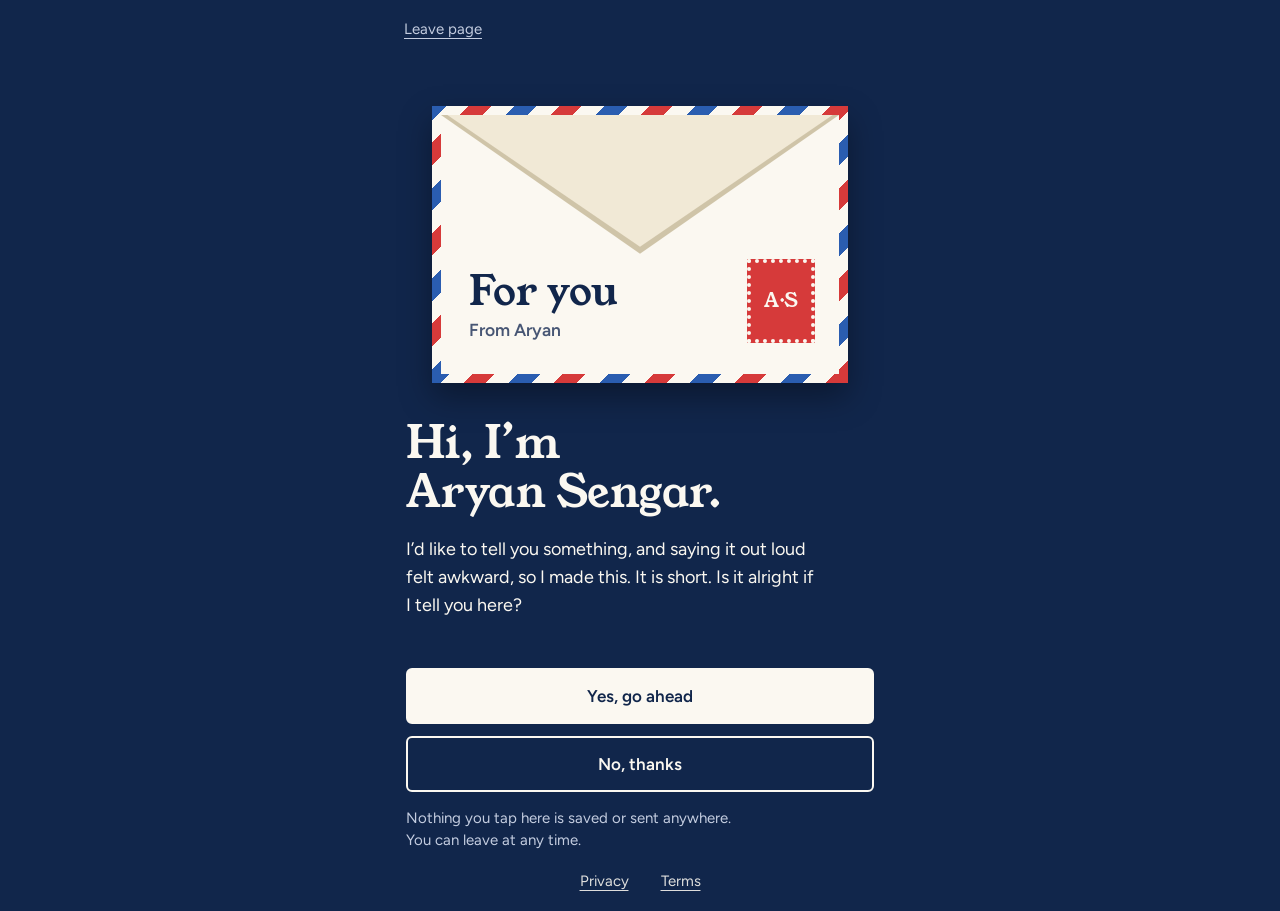
==== index.html @ e0fdddb2 "Add files via upload" ====
<!doctype html>
<html lang="en">
<head>
  <meta charset="utf-8">
  <meta name="viewport" content="width=device-width, initial-scale=1, viewport-fit=cover">
  <title>A note for you</title>
  <meta name="description" content="A short, private note. You choose whether to read it.">
  <meta name="robots" content="noindex, nofollow">
  <meta name="referrer" content="no-referrer">
  <meta name="theme-color" content="#11264b">
  <link rel="icon" href="favicon.svg" type="image/svg+xml">
  <link rel="icon" href="favicon-32.png" type="image/png" sizes="32x32">
  <link rel="apple-touch-icon" href="apple-touch-icon.png">
  <link rel="preload" href="fonts/young-serif-latin-400.woff2" as="font" type="font/woff2" crossorigin>
  <link rel="preload" href="fonts/figtree-latin-wght.woff2" as="font" type="font/woff2" crossorigin>
  <link rel="stylesheet" href="style.css">
</head>
<body>
  <div class="stage">
    <header class="top">
      <a class="exit" href="https://www.google.com/" rel="noopener noreferrer" id="exit">Leave page</a>
    </header>

    <main>

      <section class="scene on-night enter" data-step="intro" id="scene">
        <div class="env-zone" aria-hidden="true">
          <div class="envelope">
            <div class="env-letter"></div>
            <div class="env-front">
              <div class="env-face">
                <div class="addr">
                  <p class="addr-to">For you</p>
                  <p class="addr-from">From Aryan</p>
                </div>
                <div class="stamp"><span>A·S</span></div>
              </div>
            </div>
            <div class="flap">
              <div class="flap-out"></div>
              <div class="flap-in"></div>
            </div>
          </div>
        </div>
        <div class="copy">
          <h1 tabindex="-1">Hi, I’m Aryan Sengar.</h1>
          <p>I’d like to tell you something, and saying it out loud felt awkward, so I made this. It is short. Is it alright if I tell you here?</p>
        </div>
        <div class="actions">
          <button class="btn btn--solid" type="button" data-go="message">Yes, go ahead</button>
          <button class="btn btn--line" type="button" data-go="declined">No, thanks</button>
          <p class="fine">Nothing you tap here is saved or sent anywhere. You can leave at any time.</p>
        </div>
      </section>

      <section class="note" data-step="declined" hidden>
        <div class="step">
          <h1 tabindex="-1">Understood.</h1>
          <p>The note stays sealed, and nothing was sent. Thank you for letting me ask.</p>
          <div class="actions">
            <button class="text-btn" type="button" data-go="intro">I tapped the wrong one</button>
          </div>
        </div>
      </section>

      <section class="note" data-step="message" hidden>
        <div class="step step--message">
          <h1 tabindex="-1" id="msg-title">You looked beautiful when I saw you.</h1>
          <div id="msg-body">
            <p>I wanted you to know, and I didn’t want to put you on the spot by saying it in person. That is the whole message. You don’t owe me anything for reading it.</p>
          </div>
          <p class="sig" id="msg-sig">Aryan Sengar</p>
          <div class="actions">
            <button class="btn btn--solid" type="button" data-go="reply">Continue</button>
          </div>
        </div>
      </section>

      <section class="note" data-step="reply" hidden>
        <div class="step">
          <h1 tabindex="-1">Can we take a photo together?</h1>
          <p>Only if you don’t mind. If you say yes, message me and we can meet for it. You can change the words before anything is sent.</p>
          <div class="actions">
            <button class="btn btn--solid" type="button" data-reply="photo">Yes, I’d like that</button>
            <button class="btn btn--line" type="button" data-go="end">No, thank you</button>
          </div>
        </div>
      </section>

      <section class="note" data-step="contact" hidden>
        <div class="step">
          <h1 tabindex="-1">Where should I hear from you?</h1>
          <p>Each option opens in a new tab with your words ready. You choose whether to send.</p>
          <div class="actions" id="contact-list">
            <p class="fine" id="ig-note" hidden>Instagram and Snapchat can’t pre-fill a message, so your words are copied when you tap. Paste them into the chat.</p>
            <button class="text-btn" type="button" data-go="end">Not now</button>
          </div>
        </div>
      </section>

      <section class="note" data-step="end" hidden>
        <div class="step">
          <h1 tabindex="-1">Thank you for reading.</h1>
          <p>Have a good day.</p>
        </div>
      </section>

      <noscript>
        <div class="note">
          <div class="step">
            <h1>This page needs JavaScript.</h1>
            <p>Please turn it on in your browser settings and reload.</p>
          </div>
        </div>
      </noscript>

    </main>

    <footer class="foot">
      <a href="privacy.html">Privacy</a>
      <a href="terms.html">Terms</a>
    </footer>
  </div>

  <script src="config.js"></script>
  <script src="app.js"></script>
</body>
</html>
---- style.css ----
@font-face {
  font-family: "Young Serif";
  src: url("fonts/young-serif-latin-400.woff2") format("woff2");
  font-weight: 400;
  font-style: normal;
  font-display: swap;
}

@font-face {
  font-family: "Figtree";
  src: url("fonts/figtree-latin-wght.woff2") format("woff2");
  font-weight: 300 900;
  font-style: normal;
  font-display: swap;
}

:root {
  --night: #11264b;
  --night-soft: #1d3b70;
  --paper: #fbf8f1;
  --paper-deep: #f1e9d6;
  --paper-edge: #cfc4a8;
  --mail-red: #d63a3a;
  --mail-blue: #2a5db0;
  --muted: #475674;
  --on-night-muted: #c4cde0;
  --serif: "Young Serif", Georgia, "Times New Roman", serif;
  --sans: "Figtree", system-ui, -apple-system, "Segoe UI", Roboto, sans-serif;
  --edge: 10px;
  --stripes: repeating-linear-gradient(
    -45deg,
    var(--mail-red) 0 16px,
    var(--paper) 16px 32px,
    var(--mail-blue) 32px 48px,
    var(--paper) 48px 64px
  );
}

*,
*::before,
*::after {
  box-sizing: border-box;
}

[hidden] {
  display: none !important;
}

html {
  -webkit-text-size-adjust: 100%;
  text-size-adjust: 100%;
}

body {
  margin: 0;
  background: var(--night);
  color: var(--paper);
  font: 400 1.125rem/1.55 var(--sans);
  -webkit-font-smoothing: antialiased;
  -moz-osx-font-smoothing: grayscale;
}

/* Page frame */

.stage {
  min-height: 100vh;
  min-height: 100dvh;
  display: flex;
  flex-direction: column;
  padding:
    max(8px, env(safe-area-inset-top))
    max(12px, env(safe-area-inset-right))
    max(8px, env(safe-area-inset-bottom))
    max(12px, env(safe-area-inset-left));
}

.top {
  display: flex;
  width: 100%;
  max-width: 30rem;
  margin: 0 auto;
}

.exit {
  display: inline-flex;
  align-items: center;
  min-height: 44px;
  padding: 0 4px;
  color: var(--on-night-muted);
  font-size: 0.9375rem;
  text-underline-offset: 4px;
}

main {
  flex: 1;
  display: flex;
  flex-direction: column;
  width: 100%;
  max-width: 30rem;
  margin: 0 auto;
}

/* Type */

h1 {
  margin: 0 0 20px;
  font: 400 clamp(2rem, 9vw, 2.75rem) / 1.1 var(--serif);
  letter-spacing: -0.012em;
  text-wrap: balance;
  overflow-wrap: break-word;
  outline: none;
}

p {
  margin: 0 0 16px;
  max-width: 34ch;
  text-wrap: pretty;
}

.fine {
  margin: 4px 0 0;
  font-size: 0.9375rem;
  line-height: 1.45;
}

/* Letter card: the striped frame is the envelope's airmail border. */

.note {
  flex: 1;
  display: flex;
  margin: 4px 0 0;
  padding: var(--edge);
  background: var(--stripes);
  color: var(--night);
  box-shadow: 0 18px 40px rgba(0, 0, 0, 0.28);
}

.step {
  flex: 1;
  display: flex;
  flex-direction: column;
  min-width: 0;
  padding: clamp(24px, 7vw, 40px);
  padding-top: clamp(32px, 8vh, 64px);
  background: var(--paper);
}

.step .fine {
  color: var(--muted);
}

.step--message h1 {
  font-size: clamp(2.25rem, 11vw, 3.25rem);
  line-height: 1.06;
}

.sig {
  margin: 8px 0 0;
  font: 400 1.75rem/1.2 var(--serif);
}

.actions {
  margin-top: auto;
  padding-top: 32px;
  display: grid;
  gap: 12px;
}

/* Buttons: plain rectangles, yes and no are the same size and weight. */

.btn {
  appearance: none;
  -webkit-appearance: none;
  display: flex;
  align-items: center;
  justify-content: center;
  min-height: 56px;
  padding: 0 24px;
  border: 2px solid var(--night);
  border-radius: 6px;
  font: 600 1.0625rem/1.2 var(--sans);
  text-align: center;
  text-decoration: none;
  cursor: pointer;
  touch-action: manipulation;
  -webkit-tap-highlight-color: transparent;
  transition: background-color 0.15s ease, color 0.15s ease, transform 0.1s ease;
}

.btn--solid {
  background: var(--night);
  color: var(--paper);
}

.btn--line {
  background: transparent;
  color: var(--night);
}

.btn:active {
  transform: translateY(1px);
}

.text-btn {
  appearance: none;
  -webkit-appearance: none;
  align-self: flex-start;
  min-height: 48px;
  padding: 0;
  border: 0;
  background: none;
  color: var(--night);
  font: 600 1rem/1.2 var(--sans);
  text-decoration: underline;
  text-underline-offset: 4px;
  cursor: pointer;
  touch-action: manipulation;
  -webkit-tap-highlight-color: transparent;
}

.btn:focus-visible,
.text-btn:focus-visible,
.back:focus-visible,
.doc a:focus-visible {
  outline: 3px solid var(--mail-blue);
  outline-offset: 3px;
}

@media (hover: hover) {
  .btn--solid:hover {
    background: var(--night-soft);
  }

  .btn--line:hover {
    background: rgba(17, 38, 75, 0.08);
  }
}

/* The same controls on the night background (intro screen). */

.on-night .btn {
  border-color: var(--paper);
}

.on-night .btn--solid {
  background: var(--paper);
  color: var(--night);
}

.on-night .btn--line {
  background: transparent;
  color: var(--paper);
}

.on-night .btn:focus-visible,
.exit:focus-visible,
.foot a:focus-visible {
  outline: 3px solid var(--paper);
  outline-offset: 3px;
}

.on-night .fine {
  color: var(--on-night-muted);
}

@media (hover: hover) {
  .on-night .btn--solid:hover {
    background: #ffffff;
  }

  .on-night .btn--line:hover {
    background: rgba(251, 248, 241, 0.12);
  }
}

/* Footer links */

.foot {
  display: flex;
  justify-content: center;
  gap: 8px;
  padding-top: 8px;
}

.foot a {
  display: inline-flex;
  align-items: center;
  min-height: 44px;
  padding: 0 12px;
  color: var(--paper);
  font-size: 0.9375rem;
  text-underline-offset: 4px;
  opacity: 0.88;
}

/* Intro scene: a sealed envelope on the night background. */

.scene {
  flex: 1;
  display: flex;
  flex-direction: column;
  padding: 0 6px;
}

.env-zone {
  display: flex;
  justify-content: center;
  padding: clamp(24px, 6vh, 56px) 0 clamp(20px, 4vh, 36px);
}

.envelope {
  position: relative;
  width: min(100%, 21.5rem, 60vh);
  aspect-ratio: 3 / 2;
  perspective: 900px;
  container-type: inline-size;
}

.env-letter {
  position: absolute;
  z-index: 1;
  left: 7%;
  right: 7%;
  top: 8%;
  height: 84%;
  background:
    repeating-linear-gradient(to bottom, transparent 0 17px, rgba(42, 93, 176, 0.22) 17px 18px),
    var(--paper);
  box-shadow: 0 -2px 10px rgba(0, 0, 0, 0.18);
  transition: transform 0.65s cubic-bezier(0.2, 0.8, 0.2, 1) 0.3s;
}

.env-front {
  position: absolute;
  inset: 0;
  z-index: 2;
  padding: 9px;
  background: var(--stripes);
  box-shadow: 0 14px 30px rgba(0, 0, 0, 0.35);
}

.env-face {
  position: relative;
  width: 100%;
  height: 100%;
  background: var(--paper);
  color: var(--night);
}

.addr {
  position: absolute;
  left: 7%;
  bottom: 13%;
}

.addr-to {
  margin: 0;
  max-width: none;
  font: 400 2.1rem/1 var(--serif);
  font: 400 9.5cqw/1 var(--serif);
}

.addr-from {
  margin: 8px 0 0;
  max-width: none;
  font: 600 0.8125rem/1.2 var(--sans);
  font: 600 4.2cqw/1.2 var(--sans);
  color: var(--muted);
}

.stamp {
  position: absolute;
  right: 6%;
  bottom: 12%;
  width: 17%;
  aspect-ratio: 4 / 5;
  display: grid;
  place-items: center;
  background: var(--mail-red);
  border: 4px dotted var(--paper);
  color: var(--paper);
  font: 400 0.8125rem/1 var(--serif);
  font: 400 4.6cqw/1 var(--serif);
  letter-spacing: 0.02em;
}

.flap {
  position: absolute;
  top: 9px;
  left: 9px;
  right: 9px;
  height: 50%;
  z-index: 3;
  transform-origin: 50% 0;
  transform-style: preserve-3d;
}

.flap-out,
.flap-in {
  position: absolute;
  inset: 0;
  clip-path: polygon(0 0, 100% 0, 50% 100%);
  -webkit-backface-visibility: hidden;
  backface-visibility: hidden;
}

.flap-out {
  background: var(--paper-edge);
}

.flap-out::after {
  content: "";
  position: absolute;
  inset: 0;
  background: var(--paper-deep);
  clip-path: polygon(1.6% 0, 98.4% 0, 50% 95%);
}

.flap-in {
  background: var(--paper-edge);
  transform: rotateX(180deg);
}

.flap-in::after {
  content: "";
  position: absolute;
  inset: 0;
  background: #e4d9bf;
  clip-path: polygon(1.6% 0, 98.4% 0, 50% 95%);
}

.scene.opening .env-letter {
  transform: translateY(-72%);
}

.scene.opening .flap {
  animation: flap 0.5s cubic-bezier(0.3, 0.7, 0.3, 1) forwards;
}

@keyframes flap {
  0% {
    transform: rotateX(0deg);
    z-index: 3;
  }

  49% {
    z-index: 3;
  }

  50% {
    transform: rotateX(-90deg);
    z-index: 0;
  }

  100% {
    transform: rotateX(-180deg);
    z-index: 0;
  }
}

.scene.enter.opening > .copy,
.scene.enter.opening > .actions {
  animation: fadeout 0.25s ease forwards;
  pointer-events: none;
}

@keyframes fadeout {
  from {
    opacity: 1;
  }

  to {
    opacity: 0;
  }
}

.top {
  transition: opacity 0.2s ease;
}

body.is-opening .top {
  opacity: 0;
}

/* One entrance per screen, triggered by the person's tap. */

@keyframes rise {
  from {
    opacity: 0;
    transform: translateY(8px);
  }

  to {
    opacity: 1;
    transform: none;
  }
}

.scene.enter > *,
.note.enter .step > * {
  animation: rise 0.4s cubic-bezier(0.2, 0.7, 0.2, 1) both;
}

.scene.enter > :nth-child(2),
.note.enter .step > :nth-child(2) {
  animation-delay: 0.06s;
}

.scene.enter > :nth-child(3),
.note.enter .step > :nth-child(3) {
  animation-delay: 0.12s;
}

.scene.enter > :nth-child(4),
.note.enter .step > :nth-child(4) {
  animation-delay: 0.18s;
}

/* The message arrives in beats so it can be read in order. */

.note.enter .step--message > h1 {
  animation-delay: 0.1s;
}

.note.enter .step--message > p {
  animation-delay: 0.8s;
}

.note.enter .step--message > .sig {
  animation-delay: 1.3s;
}

.note.enter .step--message > .actions {
  animation-delay: 1.7s;
}

@media (prefers-reduced-motion: reduce) {
  .scene.enter > *,
  .note.enter .step > * {
    animation: none;
  }

  .btn {
    transition: none;
  }

  .scene.opening .env-letter,
  .scene.opening .flap,
  .scene.enter.opening > .copy,
  .scene.enter.opening > .actions {
    transition: none;
    animation: none;
  }

  .top {
    transition: none;
  }
}

/* Short phones: give the buttons room without scrolling */

@media (max-height: 700px) {
  .env-zone {
    padding: 12px 0 16px;
  }

  .envelope {
    width: min(100%, 21.5rem, 48vh);
  }

  h1 {
    margin-bottom: 12px;
  }

  .scene p {
    margin-bottom: 8px;
  }

  .actions {
    padding-top: 16px;
  }
}

/* Laptop and desktop */

@media (min-width: 600px) {
  .envelope {
    width: min(100%, 26rem, 60vh);
  }

  .stage {
    justify-content: center;
  }

  main {
    flex: 0 0 auto;
  }

  .note {
    flex: 0 0 auto;
    min-height: min(36rem, 80dvh);
  }

  .step {
    padding: 44px 44px 40px;
  }

  .scene {
    min-height: 34rem;
  }
}

/* Legal pages */

.doc {
  display: block;
  padding: clamp(24px, 7vw, 44px);
}

.doc h1 {
  margin-bottom: 8px;
}

.doc h2 {
  margin: 32px 0 8px;
  font: 400 1.375rem/1.2 var(--serif);
}

.doc p,
.doc li {
  max-width: 62ch;
  font-size: 1.0625rem;
  line-height: 1.65;
}

.doc ul {
  margin: 0 0 16px;
  padding-left: 1.25rem;
}

.doc li {
  margin-bottom: 6px;
}

.doc a {
  color: var(--night);
  text-underline-offset: 3px;
}

.doc .updated {
  color: var(--muted);
  font-size: 0.9375rem;
  margin-bottom: 8px;
}

.back {
  display: inline-flex;
  align-items: center;
  min-height: 44px;
  margin-bottom: 12px;
  color: var(--night);
  font-weight: 600;
  text-underline-offset: 4px;
}

.stage--doc main {
  max-width: 44rem;
}

.stage--doc .top {
  max-width: 44rem;
}
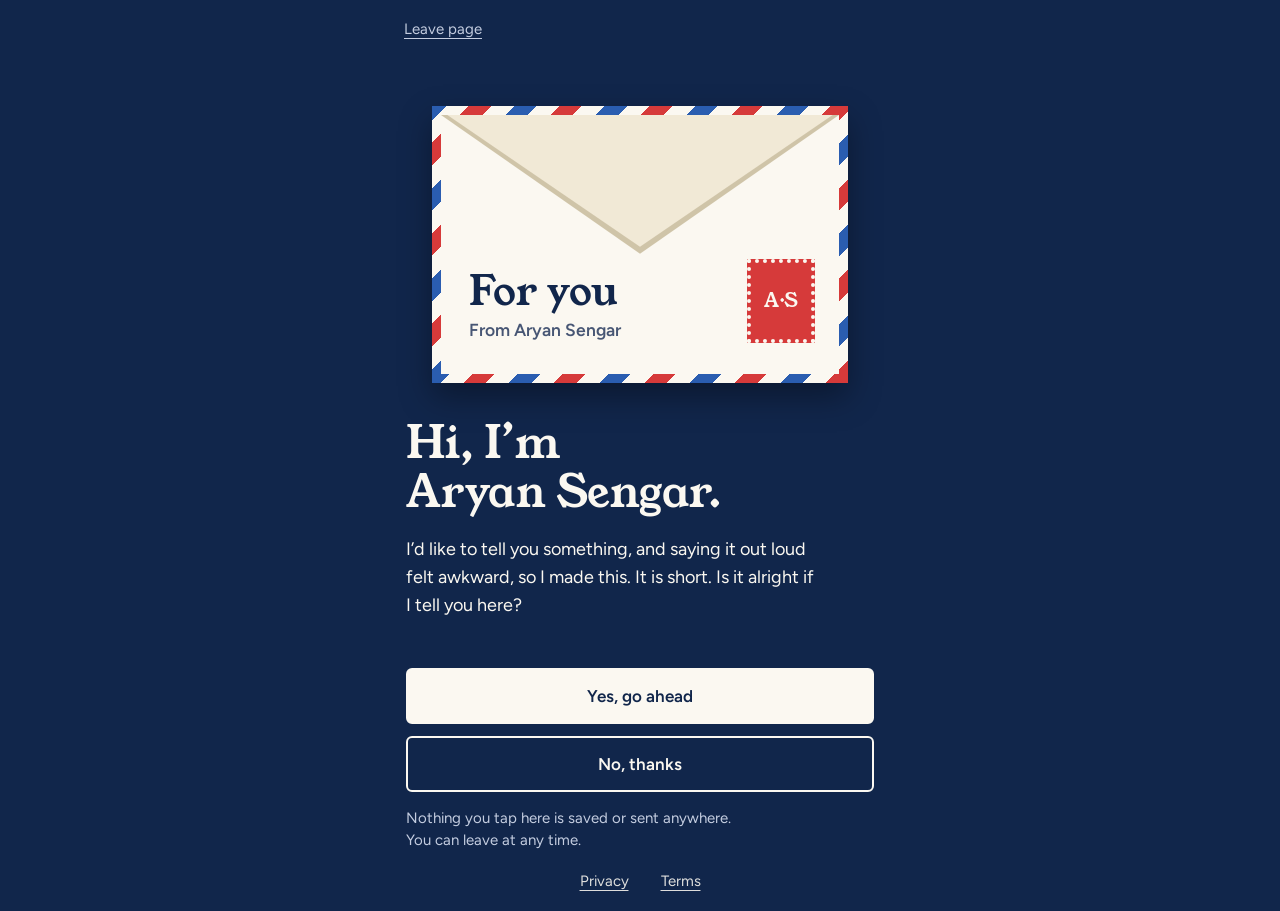
==== commit de0f907a: "Add files via upload" ====
--- a/index.html
+++ b/index.html
@@ -31,7 +31,7 @@
               <div class="env-face">
                 <div class="addr">
                   <p class="addr-to">For you</p>
-                  <p class="addr-from">From Aryan</p>
+                  <p class="addr-from">From Aryan Sengar</p>
                 </div>
                 <div class="stamp"><span>A·S</span></div>
               </div>
